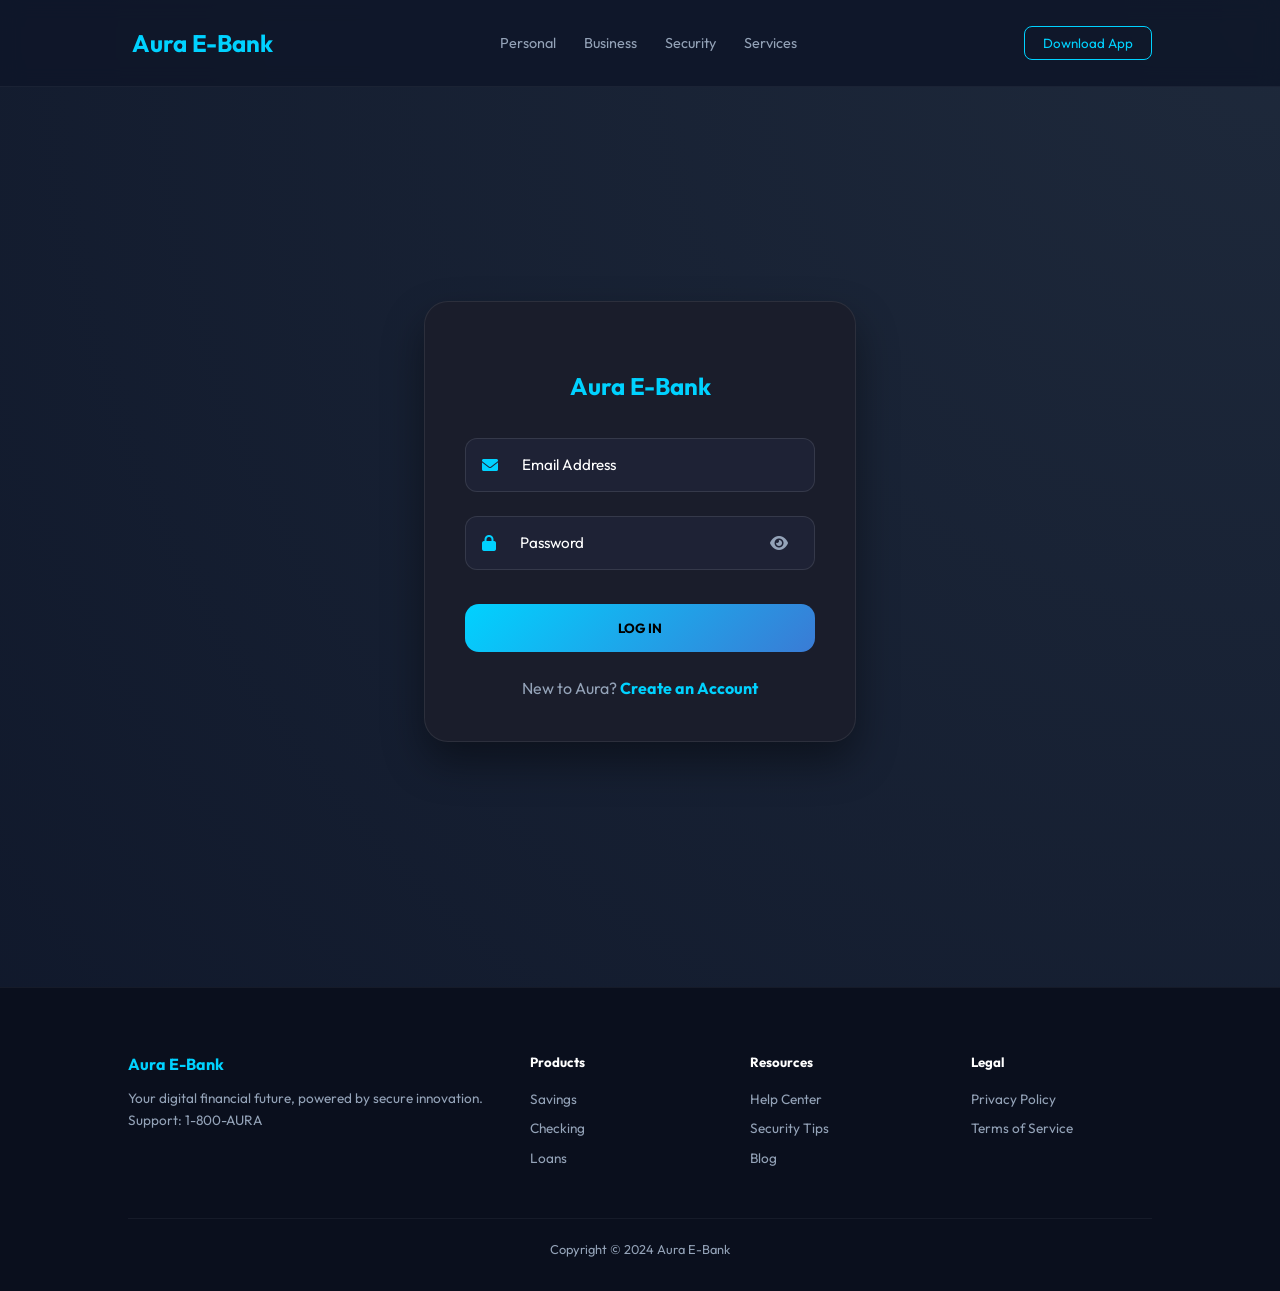
==== index.html @ cd8b303a "Source code" ====
<!DOCTYPE html>
<html lang="en">
<head>
    <meta charset="UTF-8">
    <meta name="viewport" content="width=device-width, initial-scale=1.0">
    <title>Aura E-Bank | Secure Digital Banking</title>
    <link rel="stylesheet" href="css/styles.css">
    <link rel="stylesheet" href="css/helpers.css">
    <link href="https://fonts.googleapis.com/css2?family=Outfit:wght@300;400;600;700&display=swap" rel="stylesheet">
    <link rel="stylesheet" href="https://cdnjs.cloudflare.com/ajax/libs/font-awesome/6.0.0/css/all.min.css">
</head>
<body>
    <div id="app"></div>
    <script src="js/auth.js"></script>
    <script src="js/modules/utils.js"></script>
    <script src="js/modules/render.js"></script>
    <script src="js/modules/client.js"></script>
    <script src="js/modules/admin.js"></script>
    <script>
        window.addEventListener('DOMContentLoaded', () => {
            const savedUser = sessionStorage.getItem('user');
            const view = savedUser ? JSON.parse(savedUser).role === 'admin' ? 'admin-dashboard' : 'client-dashboard' : 'login';
            window.renderView(view);
        });
    </script>
</body>
</html>
---- css/styles.css ----
@import url('https://fonts.googleapis.com/css2?family=Outfit:wght@300;400;600;700&display=swap');

:root {
    --primary: #00d2ff;
    --secondary: #3a7bd5;
    --bg-dark: #0f172a;
    --card-bg: #1a1d2b; 
    --input-bg: #1e2235; 
    --text: #f8fafc;
    --sidebar-width: 280px;
    --danger: #ef4444;
    --success: #2ecc71;
    --warning: #f39c12;
    --info: #0ea5e9;
    --muted: #94a3b8;
    --transition-speed: 0.3s;
    --border-glow: rgba(0, 210, 255, 0.4);
}

* { 
    box-sizing: border-box; 
    margin: 0; 
    padding: 0; 
    font-family: 'Outfit', sans-serif; 
    -webkit-font-smoothing: antialiased;
}

body {
    background: radial-gradient(circle at top right, #1e293b, #0f172a);
    color: var(--text);
    min-height: 100vh;
    overflow-x: hidden;
    line-height: 1.6;
}

.auth-card,
.glass-card, 
#admin-clients-sec, 
#admin-logs-sec {
    background: var(--card-bg) !important;
    border: 1px solid rgba(255, 255, 255, 0.08);
    padding: 2.5rem; 
    border-radius: 24px;
    box-shadow: 0 20px 40px rgba(0, 0, 0, 0.4);
    backdrop-filter: none !important; 
    margin-bottom: 2rem;
    opacity: 1 !important;
}

#admin-clients-sec .glass-card, 
#admin-logs-sec .glass-card {
    background: transparent !important;
    border: none !important;
    box-shadow: none !important;
    padding: 0 !important;
}

.input-group, .auth-group, .form-group, .search-bar .input-group {
    background-color: var(--input-bg) !important;
    border: 1px solid rgba(255, 255, 255, 0.1);
    border-radius: 12px;
    margin-bottom: 1.5rem;
    display: flex; 
    align-items: center; 
    padding: 0 1rem;
    transition: all 0.3s ease;
    width: 100%;
    min-height: 54px;
    position: relative;
}

.input-group i:not(.toggle-password) {
    color: var(--primary);
    width: 20px;
    margin-right: 12px;
}

.input-group input, 
.input-group select,
.select-input {
    background: transparent !important;
    border: none !important;
    width: 100%;
    padding: 14px 10px;
    color: white !important;
    outline: none;
    font-size: 0.95rem;
    -webkit-text-fill-color: white !important;
    transition: border-color 0.3s ease, box-shadow 0.3s ease, background-color 0.3s ease;
}

input[type="date"]::-webkit-calendar-picker-indicator {
    filter: invert(1);
    cursor: pointer;
}

input:-webkit-autofill,
input:-webkit-autofill:hover, 
input:-webkit-autofill:focus {
    -webkit-text-fill-color: white !important;
    -webkit-box-shadow: 0 0 0px 1000px var(--input-bg) inset !important;
    transition: background-color 5000s ease-in-out 0s;
}

select option {
    background-color: var(--input-bg);
    color: white;
}

.input-group:focus-within {
    border-color: var(--primary);
    box-shadow: 0 0 15px var(--border-glow);
}

.toggle-password { cursor: pointer; color: var(--muted); padding: 10px; }

.auth-wrapper {
    display: grid; 
    place-items: center; 
    min-height: 100vh; 
    padding: 20px;
}

.brand-header { text-align: center; margin-bottom: 2rem; }
.brand-header i { font-size: 3.5rem; color: var(--primary); margin-bottom: 15px; }

.input-row { display: flex; gap: 15px; margin-bottom: 5px; }
.input-row .input-group { flex: 1; }

.auth-footer { text-align: center; margin-top: 1.5rem; color: var(--muted); }

.auth-footer a, 
.link-primary,
[onclick*="renderView"] { 
    color: var(--primary) !important; 
    text-decoration: none !important; 
    font-weight: 700 !important; 
    cursor: pointer !important;
    transition: all 0.2s ease;
}

.auth-footer a:hover { 
    opacity: 1;
    text-shadow: 0 0 12px var(--border-glow);
}

.sidebar {
    width: var(--sidebar-width);
    background: rgba(15, 23, 42, 0.98);
    border-right: 1px solid rgba(255, 255, 255, 0.08);
    padding: 2.5rem 1.5rem;
    display: flex; 
    flex-direction: column;
    position: fixed; 
    height: 100vh;
    z-index: 1000;
}

.brand { font-weight: 700; color: var(--primary); font-size: 1.2rem; letter-spacing: 2px; text-align: center; }

.user-profile {
    display: flex; 
    flex-direction: column; 
    align-items: center; 
    padding: 1.5rem 1rem;
    background: rgba(255, 255, 255, 0.03); 
    border-radius: 20px; 
    margin: 1.5rem 0; 
    border: 1px solid rgba(255, 255, 255, 0.05);
}

.user-profile i { font-size: 2.5rem; color: var(--primary); margin-bottom: 10px; }

.nav-links { list-style: none; margin-top: 1rem; }
.nav-links li {
    padding: 14px 18px; 
    margin-bottom: 10px; 
    border-radius: 14px;
    cursor: pointer; 
    display: flex; 
    align-items: center; 
    gap: 12px; 
    color: var(--muted);
    transition: all var(--transition-speed) ease;
}

.nav-links li:hover {
    background: rgba(0, 210, 255, 0.1);
    color: var(--primary);
    box-shadow: 0 0 15px rgba(0, 210, 255, 0.15);
}

.nav-links li.active { 
    background: var(--primary); 
    color: #000; 
    font-weight: 700; 
    box-shadow: 0 0 20px rgba(0, 210, 255, 0.3);
}

.content { 
    margin-left: var(--sidebar-width); 
    flex: 1; 
    padding: 3rem 4rem; 
    max-width: 1600px;
    animation: fadeIn 0.5s ease-in;
}

@keyframes fadeIn { 
    from { opacity: 0; transform: translateY(-5px); } 
    to { opacity: 1; transform: translateY(0); } 
}

.data-table {
    width: 100%;
    border-collapse: collapse;
    margin-top: 1rem;
    table-layout: fixed;
}

#table-global-logs th,
#table-global-logs td {
    overflow: hidden;
    text-overflow: ellipsis;
    vertical-align: middle;
}

#table-global-logs th:nth-child(1), #table-global-logs td:nth-child(1) { width: 25%; }
#table-global-logs th:nth-child(2), #table-global-logs td:nth-child(2) { width: 23%; font-family: monospace; }
#table-global-logs th:nth-child(3), #table-global-logs td:nth-child(3) { width: 25%; text-align: left; }
#table-global-logs th:nth-child(4), #table-global-logs td:nth-child(4) { width: 25%; white-space: normal; word-wrap: break-word; padding: 1rem; }
#table-global-logs th:nth-child(5), #table-global-logs td:nth-child(5) { width: 23%; min-width: 140px; max-width: 160px; text-align: center; }
#table-global-logs th:nth-child(6), #table-global-logs td:nth-child(6) { width: 27%; min-width: 140px; font-family: monospace; text-align: left; padding: 1.25rem 1rem; white-space: nowrap; overflow: hidden; text-overflow: ellipsis; font-size: 0.85rem; letter-spacing: 0.3px; }
#table-global-logs th:nth-child(7), #table-global-logs td:nth-child(7) { width: 20%; }

#table-global-logs .undo-btn {
    min-width: 110px !important;
    padding: 8px 14px !important;
    height: 36px !important;
    border-radius: 8px !important;
    white-space: nowrap !important;
    font-size: 0.72rem !important; 
    font-weight: 700 !important;
    text-transform: uppercase;
    letter-spacing: 0.5px;
    background: rgba(243, 156, 18, 0.15);
    color: #f39c12;
    border: 1px solid rgba(243, 156, 18, 0.4) !important;
    box-shadow: 0 0 10px rgba(243, 156, 18, 0.25);
    display: inline-flex;
    align-items: center;
    justify-content: center;
}

#table-global-logs .undo-btn:hover {
    background: rgba(255, 165, 0, 0.25);
    box-shadow: 0 0 15px rgb(254, 148, 0);
}

.data-table th { 
    padding: 1.2rem 1rem; 
    text-align: left; 
    color: var(--muted); 
    border-bottom: 1px solid rgba(255, 255, 255, 0.1);
    font-weight: 600;
    text-transform: uppercase;
    font-size: 0.8rem;
    letter-spacing: 1px;
}

.data-table td { 
    padding: 1.25rem 1rem; 
    border-bottom: 1px solid rgba(255, 255, 255, 0.05); 
    white-space: nowrap; 
    vertical-align: middle;
}

button { outline: none; border: none; background: none; }

.btn { 
    padding: 1rem 1.5rem; 
    border-radius: 14px; 
    font-weight: 700; 
    cursor: pointer; 
    transition: all var(--transition-speed) ease;
    display: inline-flex; 
    align-items: center; 
    justify-content: center; 
    gap: 8px; 
    text-transform: uppercase;
}

.btn:hover {
    filter: brightness(1.15);
}

.btn-primary, .btn-save { 
    background: linear-gradient(135deg, var(--primary), var(--secondary)); 
    color: #000 !important; 
}
.btn-primary:hover, .btn-save:hover {
    box-shadow: 0 0 25px rgba(0, 210, 255, 0.45);
}

.btn-danger, .btn-logout, .btn-cancel { 
    background: rgba(239, 68, 68, 0.15); 
    color: #ff8080 !important; 
}
.btn-danger:hover, .btn-logout:hover, .btn-cancel:hover {
    background: rgba(239, 68, 68, 0.25) !important;
    color: #ff4d4d !important;
    box-shadow: 0 0 25px rgba(239, 68, 68, 0.4);
}

.btn-block { width: 100%; margin-top: 10px; }

.data-table th:last-child,
.data-table td:last-child {
    width: 220px !important; 
    min-width: 220px !important;
    max-width: 220px !important;
    text-align: center !important;
    padding-right: 2rem !important;
}

.management-actions {
    display: grid !important;
    grid-template-columns: repeat(4, 1fr) !important; 
    gap: 0 !important;
    align-items: center !important;
    justify-items: center !important;
    width: 180px !important;
    margin: 0 auto !important;
    background: rgba(255, 255, 255, 0.02);
    padding: 10px;
    border-radius: 12px;
}

.management-actions i {
    cursor: pointer;
    font-size: 1.2rem;
    transition: all 0.25s ease;
    color: var(--muted);
    padding: 8px;
    border-radius: 8px;
}

.management-actions i:hover {
    background: rgba(0, 210, 255, 0.15);
    color: var(--primary);
    box-shadow: 0 0 15px rgba(0, 210, 255, 0.3);
}

.management-actions .fa-trash-alt:hover {
    color: var(--danger);
    background: rgba(239, 68, 68, 0.15);
    box-shadow: 0 0 15px rgba(239, 68, 68, 0.3);
}

.stats-grid { display: grid; grid-template-columns: repeat(auto-fit, minmax(300px, 1fr)); gap: 2rem; margin-bottom: 3rem; }

.badge { 
    padding: 6px 14px; 
    border-radius: 8px; 
    font-size: 0.72rem; 
    font-weight: 700; 
    display: inline-block;
    min-width: 90px;
    text-align: center;
    text-transform: uppercase;
}

.badge-active { background: rgba(46, 204, 113, 0.15); color: #2ecc71; border: 1px solid rgba(46, 204, 113, 0.2); }
.badge-reversed { background: rgba(0, 210, 255, 0.15) !important; color: #00d2ff !important; border: 1px solid rgba(0, 210, 255, 0.2); min-width: 110px !important; padding: 8px 14px !important; }
.badge-frozen { background: rgba(239, 68, 68, 0.15); color: #ff6b6b; border: 1px solid rgba(239, 68, 68, 0.2); }

.modal-overlay {
    position: fixed; top: 0; left: 0; width: 100%; height: 100%;
    background: rgba(15, 23, 42, 0.95); backdrop-filter: blur(15px);
    display: flex; justify-content: center; align-items: center; z-index: 2000;
}

.modal-content { 
    width: 95%; max-width: 500px; 
    animation: modalSlide 0.4s ease; 
}

@keyframes modalSlide {
    from { transform: translateY(30px); opacity: 0; }
    to { transform: translateY(0); opacity: 1; }
}

.modal-actions { display: flex; gap: 12px; width: 100%; margin-top: 2rem; }

.btn-cancel {
    flex: 1;
    background: #2d1f24 !important;
    color: #ff6b6b !important;
}

.btn-save {
    flex: 2;
    background: linear-gradient(135deg, #00d2ff, #3a7bd5) !important;
    color: #000 !important;
}

.table-responsive { 
    width: 100%; 
    overflow-x: auto; 
    border-radius: 16px;
    background: rgba(255, 255, 255, 0.01);
}
.hidden { display: none !important; }

@media (max-width: 1024px) {
    :root { --sidebar-width: 90px; }
    .sidebar span, .sidebar .brand { display: none; }
    .content { margin-left: 90px; padding: 2rem; }
}

@media (max-width: 768px) {
    .sidebar { 
        width: 100%; height: 70px; flex-direction: row; 
        bottom: 0; top: auto; padding: 0 1rem;
        justify-content: space-around; position: fixed;
        border-right: none;
        border-top: 1px solid rgba(255, 255, 255, 0.08);
    }
    .user-profile { display: none; }
    .nav-links { 
        display: flex; 
        width: 100%; 
        justify-content: space-around; 
        margin-top: 0;
    }
    .nav-links li { margin-bottom: 0; padding: 10px; border-radius: 10px; }
    .nav-links li:hover { box-shadow: 0 0 15px rgba(0, 210, 255, 0.3); }
    .content { margin-left: 0; padding: 1.5rem; padding-bottom: 100px; }
    .input-row { flex-direction: column; gap: 0; }
    .data-table th:last-child, .data-table td:last-child { width: auto !important; min-width: 140px !important; }
    #table-global-logs th:nth-child(7), #table-global-logs td:nth-child(7) { min-width: 100px !important; position: static !important; }
    #table-global-logs { min-width: 900px; }
}

.input-group input[style*="border: 2px solid rgb(46, 204, 113)"],
.input-group input[style*="border: 2px solid #2ecc71"] {
    box-shadow: 0 0 8px rgba(46, 204, 113, 0.3);
    background-color: rgba(46, 204, 113, 0.05);
}

.input-group input[style*="border: 2px solid rgb(255, 77, 77)"],
.input-group input[style*="border: 2px solid #ff4d4d"] {
    box-shadow: 0 0 8px rgba(255, 77, 77, 0.3);
    background-color: rgba(255, 77, 77, 0.05);
}

.error-text {
    color: #ff4d4d;
    font-size: 11px;
    margin-top: 5px;
    font-weight: 600;
    display: none; 
    animation: fadeIn 0.3s ease-in;
}

#strength-hint {
    transition: color 0.3s ease;
}

.public-page-layout {
    display: flex;
    flex-direction: column;
    min-height: 100vh;
}

.public-header {
    padding: 1.5rem 10%;
    background: rgba(15, 23, 42, 0.9);
    backdrop-filter: blur(10px);
    border-bottom: 1px solid rgba(255, 255, 255, 0.05);
}

.header-container {
    display: flex;
    justify-content: space-between;
    align-items: center;
}

.header-logo {
    font-size: 1.5rem;
    font-weight: 700;
    color: var(--primary);
}

.header-nav a {
    color: var(--muted);
    text-decoration: none;
    margin-left: 25px;
    font-size: 0.9rem;
}

.btn-download {
    border: 1px solid var(--primary);
    color: var(--primary);
    background: transparent;
    padding: 8px 18px;
    border-radius: 8px;
    margin-left: 25px;
    cursor: pointer;
}

.public-footer {
    background: #0a0f1d;
    padding: 4rem 10% 2rem;
    border-top: 1px solid rgba(255, 255, 255, 0.05);
    margin-top: auto; 
}

.footer-grid {
    display: grid;
    grid-template-columns: 2fr 1fr 1fr 1fr;
    gap: 40px;
    margin-bottom: 40px;
}

.footer-brand h4 { color: var(--primary); margin-bottom: 10px; }
.footer-brand p { color: var(--muted); font-size: 0.85rem; }
.footer-col h5 { color: #fff; margin-bottom: 15px; }
.footer-col p { color: var(--muted); font-size: 0.85rem; margin-bottom: 8px; }

.footer-bottom {
    text-align: center;
    padding-top: 20px;
    border-top: 1px solid rgba(255, 255, 255, 0.05);
    color: var(--muted);
    font-size: 0.8rem;
}

#admin-stats-section.hidden,
#admin-stats-section[style*="display: none"] {
    display: none !important;
}
---- css/helpers.css ----
.input-group input { 
    transition: border-color 0.3s ease, box-shadow 0.3s ease; 
}
.strength-hint { 
    font-size: 10px; 
    margin-top: 4px; 
    display: block; 
    color: #aaa; 
    margin-bottom: 5px; 
}
.error-text { 
    color: #ff4d4d; 
    font-size: 11px; 
    margin-top: 4px; 
    display: none; 
}
.select-input { 
    cursor: pointer; 
}
.action-grid { 
    display: grid; 
    grid-template-columns: 1fr 1fr; 
    gap: 20px; 
    margin-top: 20px; 
}
@media (max-width: 768px) { 
    .action-grid { 
        grid-template-columns: 1fr; 
    } 
}
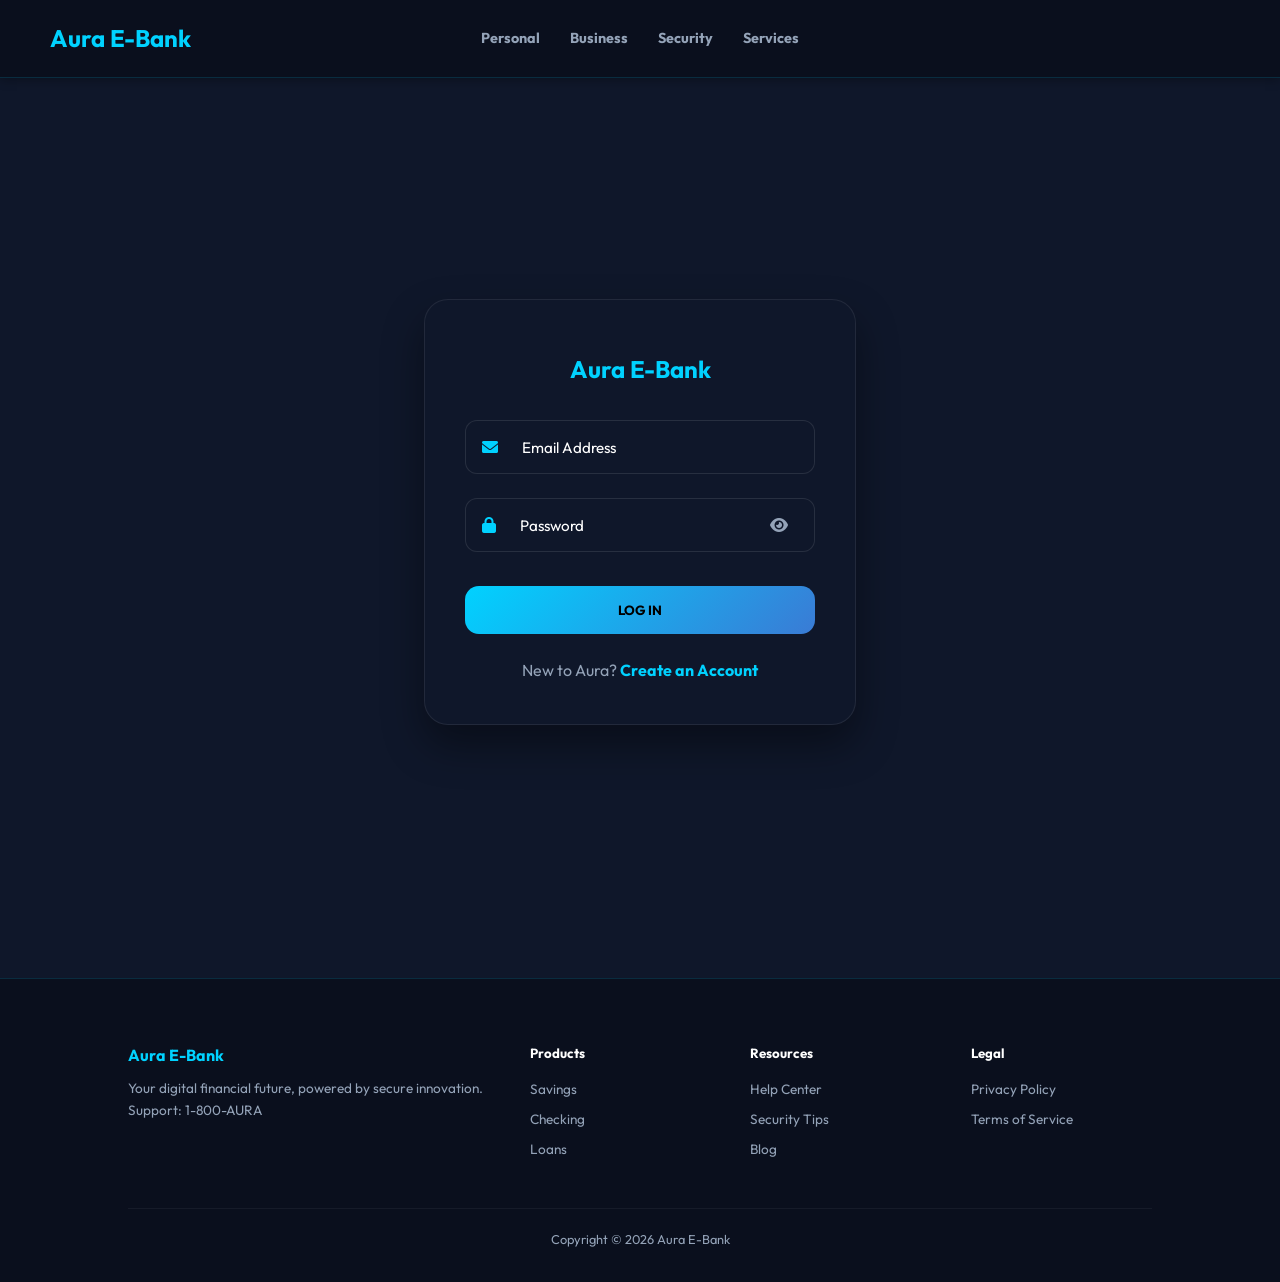
==== commit 8e87d175: "Added comments for code readability" ====
--- a/index.html
+++ b/index.html
@@ -4,24 +4,34 @@
     <meta charset="UTF-8">
     <meta name="viewport" content="width=device-width, initial-scale=1.0">
     <title>Aura E-Bank | Secure Digital Banking</title>
+    <!-- External CSS -->
     <link rel="stylesheet" href="css/styles.css">
     <link rel="stylesheet" href="css/helpers.css">
+    <!-- Google Fonts -->
     <link href="https://fonts.googleapis.com/css2?family=Outfit:wght@300;400;600;700&display=swap" rel="stylesheet">
+    <!-- Font Awesome Icons -->
     <link rel="stylesheet" href="https://cdnjs.cloudflare.com/ajax/libs/font-awesome/6.0.0/css/all.min.css">
 </head>
 <body>
+    <!-- Main app container -->
     <div id="app"></div>
+    
+    <!-- JavaScript Modules -->
     <script src="js/auth.js"></script>
     <script src="js/modules/utils.js"></script>
     <script src="js/modules/render.js"></script>
     <script src="js/modules/client.js"></script>
     <script src="js/modules/admin.js"></script>
+    
+    <!-- Initial view loader -->
     <script>
+        // Check for existing session and load appropriate dashboard
         window.addEventListener('DOMContentLoaded', () => {
             const savedUser = sessionStorage.getItem('user');
+            // Determine view based on user role or show login
             const view = savedUser ? JSON.parse(savedUser).role === 'admin' ? 'admin-dashboard' : 'client-dashboard' : 'login';
             window.renderView(view);
         });
     </script>
 </body>
-</html>
+</html>
--- a/css/styles.css
+++ b/css/styles.css
@@ -1,11 +1,15 @@
+/* Google Fonts Import */
 @import url('https://fonts.googleapis.com/css2?family=Outfit:wght@300;400;600;700&display=swap');
 
+/* CSS Variables (Theme Colors) */
 :root {
     --primary: #00d2ff;
     --secondary: #3a7bd5;
     --bg-dark: #0f172a;
-    --card-bg: #1a1d2b; 
-    --input-bg: #1e2235; 
+    --card-bg: #0f172a;
+    --input-bg: #0f172a;
+    --header-bg: #0a0f1d;
+    --footer-bg: #0a0f1d;
     --text: #f8fafc;
     --sidebar-width: 280px;
     --danger: #ef4444;
@@ -17,6 +21,7 @@
     --border-glow: rgba(0, 210, 255, 0.4);
 }
 
+/* Global Reset */
 * { 
     box-sizing: border-box; 
     margin: 0; 
@@ -25,19 +30,19 @@
     -webkit-font-smoothing: antialiased;
 }
 
+/* Body Styling */
 body {
-    background: radial-gradient(circle at top right, #1e293b, #0f172a);
+    background: #0f172a;
     color: var(--text);
     min-height: 100vh;
     overflow-x: hidden;
     line-height: 1.6;
 }
 
+/* Card Components */
 .auth-card,
-.glass-card, 
-#admin-clients-sec, 
-#admin-logs-sec {
-    background: var(--card-bg) !important;
+.glass-card {
+    background: #0f172a !important;
     border: 1px solid rgba(255, 255, 255, 0.08);
     padding: 2.5rem; 
     border-radius: 24px;
@@ -47,16 +52,9 @@
     opacity: 1 !important;
 }
 
-#admin-clients-sec .glass-card, 
-#admin-logs-sec .glass-card {
-    background: transparent !important;
-    border: none !important;
-    box-shadow: none !important;
-    padding: 0 !important;
-}
-
+/* Input Groups */
 .input-group, .auth-group, .form-group, .search-bar .input-group {
-    background-color: var(--input-bg) !important;
+    background-color: #0f172a !important;
     border: 1px solid rgba(255, 255, 255, 0.1);
     border-radius: 12px;
     margin-bottom: 1.5rem;
@@ -69,12 +67,14 @@
     position: relative;
 }
 
+/* Input Icons */
 .input-group i:not(.toggle-password) {
     color: var(--primary);
     width: 20px;
     margin-right: 12px;
 }
 
+/* Input Fields */
 .input-group input, 
 .input-group select,
 .select-input {
@@ -89,31 +89,37 @@
     transition: border-color 0.3s ease, box-shadow 0.3s ease, background-color 0.3s ease;
 }
 
+/* Date Picker Styling */
 input[type="date"]::-webkit-calendar-picker-indicator {
     filter: invert(1);
     cursor: pointer;
 }
 
+/* Autofill Styling */
 input:-webkit-autofill,
 input:-webkit-autofill:hover, 
 input:-webkit-autofill:focus {
     -webkit-text-fill-color: white !important;
-    -webkit-box-shadow: 0 0 0px 1000px var(--input-bg) inset !important;
+    -webkit-box-shadow: 0 0 0px 1000px #0f172a inset !important;
     transition: background-color 5000s ease-in-out 0s;
 }
 
+/* Select Options */
 select option {
-    background-color: var(--input-bg);
+    background-color: #0f172a;
     color: white;
 }
 
+/* Focus Effects */
 .input-group:focus-within {
     border-color: var(--primary);
     box-shadow: 0 0 15px var(--border-glow);
 }
 
+/* Password Toggle */
 .toggle-password { cursor: pointer; color: var(--muted); padding: 10px; }
 
+/* Auth Wrapper */
 .auth-wrapper {
     display: grid; 
     place-items: center; 
@@ -121,14 +127,18 @@
     padding: 20px;
 }
 
+/* Brand Header */
 .brand-header { text-align: center; margin-bottom: 2rem; }
 .brand-header i { font-size: 3.5rem; color: var(--primary); margin-bottom: 15px; }
 
+/* Input Row Layout */
 .input-row { display: flex; gap: 15px; margin-bottom: 5px; }
 .input-row .input-group { flex: 1; }
 
+/* Auth Footer */
 .auth-footer { text-align: center; margin-top: 1.5rem; color: var(--muted); }
 
+/* Links */
 .auth-footer a, 
 .link-primary,
 [onclick*="renderView"] { 
@@ -144,9 +154,10 @@
     text-shadow: 0 0 12px var(--border-glow);
 }
 
+/* Sidebar Navigation */
 .sidebar {
     width: var(--sidebar-width);
-    background: rgba(15, 23, 42, 0.98);
+    background: #0f172a;
     border-right: 1px solid rgba(255, 255, 255, 0.08);
     padding: 2.5rem 1.5rem;
     display: flex; 
@@ -156,8 +167,10 @@
     z-index: 1000;
 }
 
+/* Brand Logo */
 .brand { font-weight: 700; color: var(--primary); font-size: 1.2rem; letter-spacing: 2px; text-align: center; }
 
+/* User Profile Section */
 .user-profile {
     display: flex; 
     flex-direction: column; 
@@ -171,6 +184,7 @@
 
 .user-profile i { font-size: 2.5rem; color: var(--primary); margin-bottom: 10px; }
 
+/* Navigation Links */
 .nav-links { list-style: none; margin-top: 1rem; }
 .nav-links li {
     padding: 14px 18px; 
@@ -197,6 +211,7 @@
     box-shadow: 0 0 20px rgba(0, 210, 255, 0.3);
 }
 
+/* Main Content Area */
 .content { 
     margin-left: var(--sidebar-width); 
     flex: 1; 
@@ -205,11 +220,13 @@
     animation: fadeIn 0.5s ease-in;
 }
 
+/* Fade In Animation */
 @keyframes fadeIn { 
     from { opacity: 0; transform: translateY(-5px); } 
     to { opacity: 1; transform: translateY(0); } 
 }
 
+/* Data Tables */
 .data-table {
     width: 100%;
     border-collapse: collapse;
@@ -217,6 +234,7 @@
     table-layout: fixed;
 }
 
+/* Global Logs Table Specific Columns */
 #table-global-logs th,
 #table-global-logs td {
     overflow: hidden;
@@ -232,6 +250,7 @@
 #table-global-logs th:nth-child(6), #table-global-logs td:nth-child(6) { width: 27%; min-width: 140px; font-family: monospace; text-align: left; padding: 1.25rem 1rem; white-space: nowrap; overflow: hidden; text-overflow: ellipsis; font-size: 0.85rem; letter-spacing: 0.3px; }
 #table-global-logs th:nth-child(7), #table-global-logs td:nth-child(7) { width: 20%; }
 
+/* Undo Button Styling */
 #table-global-logs .undo-btn {
     min-width: 110px !important;
     padding: 8px 14px !important;
@@ -256,6 +275,7 @@
     box-shadow: 0 0 15px rgb(254, 148, 0);
 }
 
+/* Table Header */
 .data-table th { 
     padding: 1.2rem 1rem; 
     text-align: left; 
@@ -267,6 +287,7 @@
     letter-spacing: 1px;
 }
 
+/* Table Cells */
 .data-table td { 
     padding: 1.25rem 1rem; 
     border-bottom: 1px solid rgba(255, 255, 255, 0.05); 
@@ -274,6 +295,7 @@
     vertical-align: middle;
 }
 
+/* Buttons */
 button { outline: none; border: none; background: none; }
 
 .btn { 
@@ -293,6 +315,7 @@
     filter: brightness(1.15);
 }
 
+/* Primary Buttons */
 .btn-primary, .btn-save { 
     background: linear-gradient(135deg, var(--primary), var(--secondary)); 
     color: #000 !important; 
@@ -301,6 +324,7 @@
     box-shadow: 0 0 25px rgba(0, 210, 255, 0.45);
 }
 
+/* Danger Buttons */
 .btn-danger, .btn-logout, .btn-cancel { 
     background: rgba(239, 68, 68, 0.15); 
     color: #ff8080 !important; 
@@ -311,8 +335,10 @@
     box-shadow: 0 0 25px rgba(239, 68, 68, 0.4);
 }
 
+/* Block Buttons */
 .btn-block { width: 100%; margin-top: 10px; }
 
+/* Management Actions Column */
 .data-table th:last-child,
 .data-table td:last-child {
     width: 220px !important; 
@@ -322,6 +348,7 @@
     padding-right: 2rem !important;
 }
 
+/* Management Action Icons */
 .management-actions {
     display: grid !important;
     grid-template-columns: repeat(4, 1fr) !important; 
@@ -356,8 +383,10 @@
     box-shadow: 0 0 15px rgba(239, 68, 68, 0.3);
 }
 
+/* Stats Grid */
 .stats-grid { display: grid; grid-template-columns: repeat(auto-fit, minmax(300px, 1fr)); gap: 2rem; margin-bottom: 3rem; }
 
+/* Badge Components */
 .badge { 
     padding: 6px 14px; 
     border-radius: 8px; 
@@ -373,22 +402,27 @@
 .badge-reversed { background: rgba(0, 210, 255, 0.15) !important; color: #00d2ff !important; border: 1px solid rgba(0, 210, 255, 0.2); min-width: 110px !important; padding: 8px 14px !important; }
 .badge-frozen { background: rgba(239, 68, 68, 0.15); color: #ff6b6b; border: 1px solid rgba(239, 68, 68, 0.2); }
 
+/* Modal Overlay */
 .modal-overlay {
     position: fixed; top: 0; left: 0; width: 100%; height: 100%;
-    background: rgba(15, 23, 42, 0.95); backdrop-filter: blur(15px);
+    background: rgba(15, 23, 42, 0.95);
+    backdrop-filter: blur(15px);
     display: flex; justify-content: center; align-items: center; z-index: 2000;
 }
 
+/* Modal Content */
 .modal-content { 
     width: 95%; max-width: 500px; 
     animation: modalSlide 0.4s ease; 
 }
 
+/* Modal Slide Animation */
 @keyframes modalSlide {
     from { transform: translateY(30px); opacity: 0; }
     to { transform: translateY(0); opacity: 1; }
 }
 
+/* Modal Actions */
 .modal-actions { display: flex; gap: 12px; width: 100%; margin-top: 2rem; }
 
 .btn-cancel {
@@ -403,20 +437,25 @@
     color: #000 !important;
 }
 
+/* Table Responsive */
 .table-responsive { 
     width: 100%; 
     overflow-x: auto; 
     border-radius: 16px;
     background: rgba(255, 255, 255, 0.01);
 }
+
+/* Utility Classes */
 .hidden { display: none !important; }
 
+/* Tablet Responsive */
 @media (max-width: 1024px) {
     :root { --sidebar-width: 90px; }
     .sidebar span, .sidebar .brand { display: none; }
     .content { margin-left: 90px; padding: 2rem; }
 }
 
+/* Mobile Responsive */
 @media (max-width: 768px) {
     .sidebar { 
         width: 100%; height: 70px; flex-direction: row; 
@@ -441,18 +480,21 @@
     #table-global-logs { min-width: 900px; }
 }
 
+/* Success Input Styling */
 .input-group input[style*="border: 2px solid rgb(46, 204, 113)"],
 .input-group input[style*="border: 2px solid #2ecc71"] {
     box-shadow: 0 0 8px rgba(46, 204, 113, 0.3);
     background-color: rgba(46, 204, 113, 0.05);
 }
 
+/* Error Input Styling */
 .input-group input[style*="border: 2px solid rgb(255, 77, 77)"],
 .input-group input[style*="border: 2px solid #ff4d4d"] {
     box-shadow: 0 0 8px rgba(255, 77, 77, 0.3);
     background-color: rgba(255, 77, 77, 0.05);
 }
 
+/* Error Text */
 .error-text {
     color: #ff4d4d;
     font-size: 11px;
@@ -462,59 +504,114 @@
     animation: fadeIn 0.3s ease-in;
 }
 
+/* Strength Hint */
 #strength-hint {
     transition: color 0.3s ease;
 }
 
-.public-page-layout {
-    display: flex;
-    flex-direction: column;
-    min-height: 100vh;
-}
-
-.public-header {
-    padding: 1.5rem 10%;
-    background: rgba(15, 23, 42, 0.9);
-    backdrop-filter: blur(10px);
-    border-bottom: 1px solid rgba(255, 255, 255, 0.05);
-}
-
+/* Header Container */
 .header-container {
+    max-width: 100%;
+    margin: 0;
+    width: 100%;
     display: flex;
     justify-content: space-between;
     align-items: center;
+    padding: 0 40px;
+    box-sizing: border-box;
+}
+
+/* Auth Wrapper Container */
+.auth-wrapper {
+    max-width: 1200px;
+    margin: 0 auto;
+    width: 90%;
+}
+
+/* Public Header */
+.public-header {
+    background: #0a0f1d;
+    border-bottom: 1px solid rgba(0, 210, 255, 0.15);
+    padding: 1.2rem 0;
+    box-shadow: 0 2px 10px rgba(0, 0, 0, 0.3);
+}
+
+/* Header Logo */
+.header-logo, 
+.header-nav, 
+.header-actions-spacer {
+    flex: 1;
 }
 
 .header-logo {
+    display: flex;
+    align-items: center;
+    justify-content: flex-start;
+    gap: 10px;
     font-size: 1.5rem;
     font-weight: 700;
     color: var(--primary);
+    text-decoration: none;
+}
+
+/* Header Navigation */
+.header-nav {
+    display: flex;
+    justify-content: center;
 }
 
 .header-nav a {
     color: var(--muted);
+    font-weight: 700 !important;
     text-decoration: none;
-    margin-left: 25px;
+    margin: 0 15px;
     font-size: 0.9rem;
-}
-
-.btn-download {
-    border: 1px solid var(--primary);
+    white-space: nowrap;
+    transition: color 0.3s ease;
+}
+
+.header-nav a:hover {
     color: var(--primary);
-    background: transparent;
-    padding: 8px 18px;
-    border-radius: 8px;
-    margin-left: 25px;
-    cursor: pointer;
-}
-
+}
+
+.header-actions-spacer {
+    display: flex;
+    justify-content: flex-end;
+}
+
+/* Brand Header Center */
+.brand-header {
+    display: flex;
+    flex-direction: column;
+    align-items: center;
+    justify-content: center;
+    text-align: center;
+    margin-bottom: 2rem;
+    width: 100%;
+}
+
+.brand-header .header-logo {
+    flex: none;
+    justify-content: center;
+    width: 100%;
+    margin: 0 auto;
+}
+
+.brand-header i {
+    font-size: 2.5rem;
+    color: var(--primary);
+    margin-bottom: 10px;
+}
+
+/* Public Footer */
 .public-footer {
     background: #0a0f1d;
     padding: 4rem 10% 2rem;
-    border-top: 1px solid rgba(255, 255, 255, 0.05);
-    margin-top: auto; 
-}
-
+    border-top: 1px solid rgba(0, 210, 255, 0.15);
+    margin-top: auto;
+}
+
+/* Footer Grid */
 .footer-grid {
     display: grid;
     grid-template-columns: 2fr 1fr 1fr 1fr;
@@ -527,6 +624,7 @@
 .footer-col h5 { color: #fff; margin-bottom: 15px; }
 .footer-col p { color: var(--muted); font-size: 0.85rem; margin-bottom: 8px; }
 
+/* Footer Bottom */
 .footer-bottom {
     text-align: center;
     padding-top: 20px;
@@ -535,7 +633,86 @@
     font-size: 0.8rem;
 }
 
+/* Admin Stats Section Hidden */
 #admin-stats-section.hidden,
 #admin-stats-section[style*="display: none"] {
     display: none !important;
+}
+
+/* Admin Sections Background */
+#admin-clients-sec,
+#admin-loans-sec,
+#admin-logs-sec {
+    background: transparent !important;
+    border: none !important;
+    box-shadow: none !important;
+    padding: 0 !important;
+    margin: 0 !important;
+}
+
+/* Admin Cards */
+#admin-loans-sec .glass-card,
+#admin-logs-sec .glass-card {
+    background: #0f172a !important;
+    border: 1px solid rgba(255, 255, 255, 0.08) !important;
+    border-radius: 24px !important;
+    box-shadow: 0 20px 40px rgba(0, 0, 0, 0.4) !important;
+    padding: 2.5rem !important;
+    margin-bottom: 2rem !important;
+}
+
+/* Client Section Cards */
+#sec-history .glass-card,
+#sec-wallet .glass-card,
+#sec-bills .glass-card,
+#sec-loan .glass-card,
+#sec-settings .glass-card {
+    background: #0f172a !important;
+    border: 1px solid rgba(255, 255, 255, 0.08) !important;
+    border-radius: 24px !important;
+    box-shadow: 0 20px 40px rgba(0, 0, 0, 0.4) !important;
+    padding: 2.5rem !important;
+    margin-bottom: 2rem !important;
+}
+
+/* Warning Badge */
+.badge-warning {
+    background: rgba(243, 156, 18, 0.15);
+    color: #f39c12;
+    border: 1px solid rgba(243, 156, 18, 0.2);
+    padding: 6px 12px;
+    border-radius: 20px;
+    font-size: 0.72rem;
+    font-weight: 700;
+    display: inline-block;
+    min-width: 80px;
+    text-align: center;
+}
+
+/* Danger Badge */
+.badge-danger {
+    background: rgba(231, 76, 60, 0.15);
+    color: #e74c3c;
+    border: 1px solid rgba(231, 76, 60, 0.2);
+    padding: 6px 12px;
+    border-radius: 20px;
+    font-size: 0.72rem;
+    font-weight: 700;
+    display: inline-block;
+    min-width: 80px;
+    text-align: center;
+}
+
+/* Success Badge */
+.badge-success {
+    background: rgba(46, 204, 113, 0.15);
+    color: #2ecc71;
+    border: 1px solid rgba(46, 204, 113, 0.2);
+    padding: 6px 12px;
+    border-radius: 20px;
+    font-size: 0.72rem;
+    font-weight: 700;
+    display: inline-block;
+    min-width: 80px;
+    text-align: center;
 }
--- a/css/helpers.css
+++ b/css/helpers.css
@@ -1,6 +1,9 @@
+/* Input Field Transitions */
 .input-group input { 
     transition: border-color 0.3s ease, box-shadow 0.3s ease; 
 }
+
+/* Password Strength Hint */
 .strength-hint { 
     font-size: 10px; 
     margin-top: 4px; 
@@ -8,21 +11,29 @@
     color: #aaa; 
     margin-bottom: 5px; 
 }
+
+/* Error Message Text */
 .error-text { 
     color: #ff4d4d; 
     font-size: 11px; 
     margin-top: 4px; 
     display: none; 
 }
+
+/* Select Input Cursor */
 .select-input { 
     cursor: pointer; 
 }
+
+/* Deposit/Withdraw Action Grid */
 .action-grid { 
     display: grid; 
     grid-template-columns: 1fr 1fr; 
     gap: 20px; 
     margin-top: 20px; 
 }
+
+/* Mobile Responsive */
 @media (max-width: 768px) { 
     .action-grid { 
         grid-template-columns: 1fr; 
